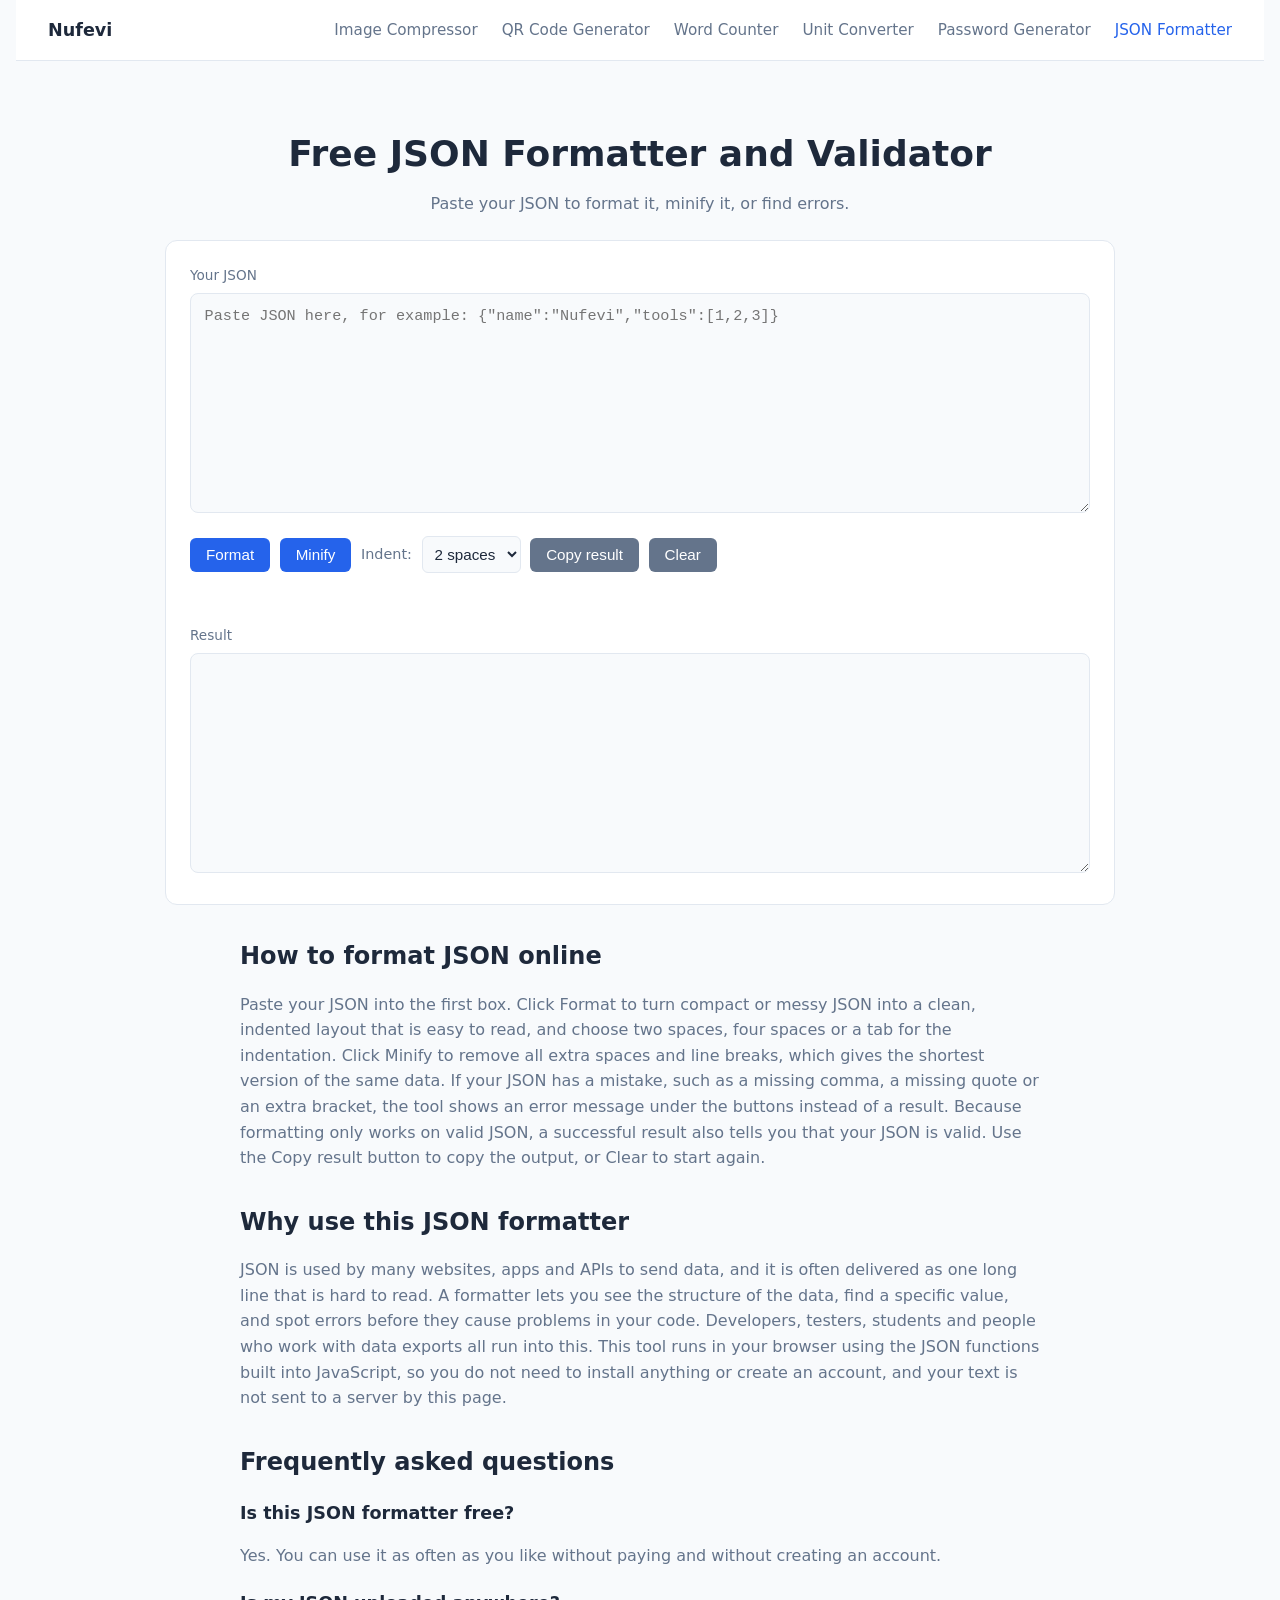
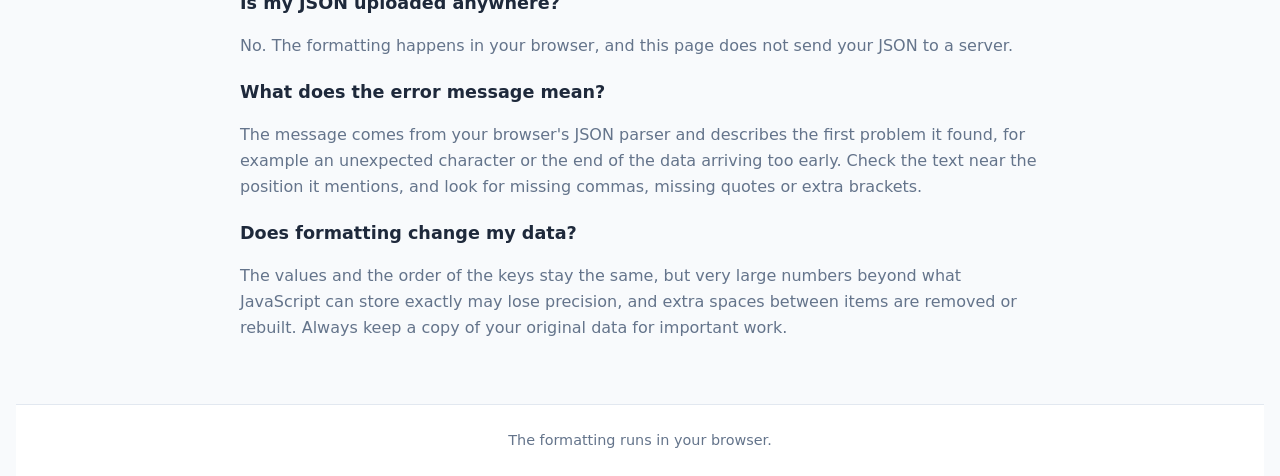
==== json-formatter.html @ 551f9f85 "add JSON formatter" ====
<!doctype html>
<html lang="en">
<head>
    <meta charset="UTF-8">
    <meta name="viewport" content="width=device-width, initial-scale=1.0">
    <title>Free JSON Formatter and Validator Online</title>
    <meta name="description" content="Format, beautify, minify and validate JSON online. Paste your JSON, see errors instantly and copy the result. Free and runs in your browser.">
    <style>
        :root {
            --bg: #f8fafc;
            --fg: #1e293b;
            --accent: #2563eb;
            --card-bg: #ffffff;
            --text-muted: #64748b;
            --border: #e2e8f0;
            --ok: #15803d;
            --err: #b91c1c;
        }
        @media (prefers-color-scheme: dark) {
            :root:not([data-theme="light"]) {
                --bg: #0f172a;
                --fg: #f1f5f9;
                --accent: #60a5fa;
                --card-bg: #1e293b;
                --text-muted: #94a3b8;
                --border: #334155;
                --ok: #4ade80;
                --err: #f87171;
                color-scheme: dark;
            }
        }
        :root[data-theme="dark"] {
            --bg: #0f172a;
            --fg: #f1f5f9;
            --accent: #60a5fa;
            --card-bg: #1e293b;
            --text-muted: #94a3b8;
            --border: #334155;
            --ok: #4ade80;
            --err: #f87171;
            color-scheme: dark;
        }
        body {
            background: var(--bg);
            color: var(--fg);
            font-family: system-ui, -apple-system, sans-serif;
            margin: 0;
            padding-left: max(16px, env(safe-area-inset-left, 0px));
            padding-right: max(16px, env(safe-area-inset-right, 0px));
            padding-top: env(safe-area-inset-top, 0px);
            padding-bottom: env(safe-area-inset-bottom, 0px);
            line-height: 1.6;
        }
        nav {
            background: var(--card-bg);
            border-bottom: 1px solid var(--border);
            padding: 1rem 2rem;
            display: flex;
            justify-content: space-between;
            align-items: center;
            flex-wrap: wrap;
            gap: 0.5rem;
        }
        nav .brand {
            font-weight: 700;
            font-size: 1.1rem;
            color: var(--fg);
            text-decoration: none;
        }
        nav .nav-links {
            display: flex;
            gap: 1.5rem;
            list-style: none;
            margin: 0;
            padding: 0;
            flex-wrap: wrap;
        }
        nav .nav-links a {
            color: var(--text-muted);
            text-decoration: none;
            font-size: 0.95rem;
            transition: color 0.2s;
        }
        nav .nav-links a:hover, nav .nav-links a.active {
            color: var(--accent);
        }
        header { padding: 2.5rem 1rem 1.5rem; text-align: center; }
        h1 { font-size: 2.25rem; margin-bottom: 0.5rem; }
        p.subtitle { color: var(--text-muted); max-width: 600px; margin: 0 auto; }
        .tool {
            background: var(--card-bg);
            padding: 1.5rem;
            border-radius: 12px;
            border: 1px solid var(--border);
            max-width: 900px;
            margin: 0 auto 2rem;
        }
        label.block { display: block; font-size: 0.85rem; color: var(--text-muted); margin-bottom: 0.35rem; }
        textarea {
            width: 100%;
            min-height: 220px;
            box-sizing: border-box;
            padding: 0.85rem;
            border-radius: 8px;
            border: 1px solid var(--border);
            background: var(--bg);
            color: var(--fg);
            font-size: 0.95rem;
            font-family: ui-monospace, SFMono-Regular, Menlo, Consolas, monospace;
            resize: vertical;
            white-space: pre;
            overflow: auto;
        }
        textarea:focus { outline: 2px solid var(--accent); }
        .actions {
            display: flex;
            flex-wrap: wrap;
            gap: 0.6rem;
            align-items: center;
            margin: 1rem 0;
        }
        button {
            padding: 0.55rem 1rem;
            border-radius: 6px;
            border: none;
            background: var(--accent);
            color: white;
            cursor: pointer;
            font-size: 0.95rem;
        }
        button:hover { opacity: 0.9; }
        button.secondary { background: var(--text-muted); }
        select {
            padding: 0.5rem;
            border-radius: 6px;
            border: 1px solid var(--border);
            background: var(--bg);
            color: var(--fg);
            font-size: 0.95rem;
        }
        #status { min-height: 1.5rem; margin-bottom: 0.75rem; font-weight: 600; word-break: break-word; }
        #status.ok { color: var(--ok); }
        #status.err { color: var(--err); }
        .seo-content {
            max-width: 800px;
            margin: 0 auto 4rem;
            padding: 0 1rem;
        }
        .seo-content h2 {
            font-size: 1.5rem;
            margin-top: 2rem;
            margin-bottom: 1rem;
            color: var(--fg);
        }
        .seo-content p { color: var(--text-muted); margin-bottom: 1rem; }
        .faq-item { margin-bottom: 1.25rem; }
        .faq-item h3 { font-size: 1.1rem; margin-bottom: 0.35rem; color: var(--fg); }
        footer {
            background: var(--card-bg);
            border-top: 1px solid var(--border);
            text-align: center;
            padding: 1.5rem;
            color: var(--text-muted);
            font-size: 0.9rem;
        }
    </style>
</head>
<body>
    <nav>
        <a href="index.html" class="brand">Nufevi</a>
        <ul class="nav-links">
            <li><a href="index.html">Image Compressor</a></li>
            <li><a href="qr-code.html">QR Code Generator</a></li>
            <li><a href="word-counter.html">Word Counter</a></li>
            <li><a href="unit-converter.html">Unit Converter</a></li>
            <li><a href="password-generator.html">Password Generator</a></li>
            <li><a href="json-formatter.html" class="active">JSON Formatter</a></li>
        </ul>
    </nav>

    <header>
        <h1>Free JSON Formatter and Validator</h1>
        <p class="subtitle">Paste your JSON to format it, minify it, or find errors.</p>
    </header>

    <main>
        <div class="tool">
            <label class="block" for="input">Your JSON</label>
            <textarea id="input" placeholder='Paste JSON here, for example: {"name":"Nufevi","tools":[1,2,3]}' spellcheck="false"></textarea>

            <div class="actions">
                <button id="format-btn">Format</button>
                <button id="minify-btn">Minify</button>
                <label for="indent" style="font-size:0.9rem;color:var(--text-muted);">Indent:</label>
                <select id="indent">
                    <option value="2">2 spaces</option>
                    <option value="4">4 spaces</option>
                    <option value="tab">Tab</option>
                </select>
                <button id="copy-btn" class="secondary">Copy result</button>
                <button id="clear-btn" class="secondary">Clear</button>
            </div>

            <div id="status"></div>

            <label class="block" for="output">Result</label>
            <textarea id="output" readonly spellcheck="false"></textarea>
        </div>

        <section class="seo-content">
            <h2>How to format JSON online</h2>
            <p>Paste your JSON into the first box. Click Format to turn compact or messy JSON into a clean, indented layout that is easy to read, and choose two spaces, four spaces or a tab for the indentation. Click Minify to remove all extra spaces and line breaks, which gives the shortest version of the same data. If your JSON has a mistake, such as a missing comma, a missing quote or an extra bracket, the tool shows an error message under the buttons instead of a result. Because formatting only works on valid JSON, a successful result also tells you that your JSON is valid. Use the Copy result button to copy the output, or Clear to start again.</p>

            <h2>Why use this JSON formatter</h2>
            <p>JSON is used by many websites, apps and APIs to send data, and it is often delivered as one long line that is hard to read. A formatter lets you see the structure of the data, find a specific value, and spot errors before they cause problems in your code. Developers, testers, students and people who work with data exports all run into this. This tool runs in your browser using the JSON functions built into JavaScript, so you do not need to install anything or create an account, and your text is not sent to a server by this page.</p>

            <h2>Frequently asked questions</h2>

            <div class="faq-item">
                <h3>Is this JSON formatter free?</h3>
                <p>Yes. You can use it as often as you like without paying and without creating an account.</p>
            </div>

            <div class="faq-item">
                <h3>Is my JSON uploaded anywhere?</h3>
                <p>No. The formatting happens in your browser, and this page does not send your JSON to a server.</p>
            </div>

            <div class="faq-item">
                <h3>What does the error message mean?</h3>
                <p>The message comes from your browser's JSON parser and describes the first problem it found, for example an unexpected character or the end of the data arriving too early. Check the text near the position it mentions, and look for missing commas, missing quotes or extra brackets.</p>
            </div>

            <div class="faq-item">
                <h3>Does formatting change my data?</h3>
                <p>The values and the order of the keys stay the same, but very large numbers beyond what JavaScript can store exactly may lose precision, and extra spaces between items are removed or rebuilt. Always keep a copy of your original data for important work.</p>
            </div>
        </section>
    </main>

    <footer>
        The formatting runs in your browser.
    </footer>

    <script type="application/ld+json">
    {
      "@context": "https://schema.org",
      "@type": "FAQPage",
      "mainEntity": [
        {
          "@type": "Question",
          "name": "Is this JSON formatter free?",
          "acceptedAnswer": {
            "@type": "Answer",
            "text": "Yes. You can use it as often as you like without paying and without creating an account."
          }
        },
        {
          "@type": "Question",
          "name": "Is my JSON uploaded anywhere?",
          "acceptedAnswer": {
            "@type": "Answer",
            "text": "No. The formatting happens in your browser, and this page does not send your JSON to a server."
          }
        },
        {
          "@type": "Question",
          "name": "What does the error message mean?",
          "acceptedAnswer": {
            "@type": "Answer",
            "text": "The message comes from your browser's JSON parser and describes the first problem it found, for example an unexpected character or the end of the data arriving too early. Check the text near the position it mentions, and look for missing commas, missing quotes or extra brackets."
          }
        },
        {
          "@type": "Question",
          "name": "Does formatting change my data?",
          "acceptedAnswer": {
            "@type": "Answer",
            "text": "The values and the order of the keys stay the same, but very large numbers beyond what JavaScript can store exactly may lose precision, and extra spaces between items are removed or rebuilt. Always keep a copy of your original data for important work."
          }
        }
      ]
    }
    </script>

    <script>
        var inputEl = document.getElementById('input');
        var outputEl = document.getElementById('output');
        var statusEl = document.getElementById('status');
        var indentEl = document.getElementById('indent');

        function setStatus(text, cls) {
            statusEl.textContent = text;
            statusEl.className = cls || '';
        }

        function run(mode) {
            var raw = inputEl.value;
            if (!raw.trim()) {
                outputEl.value = '';
                setStatus('Paste some JSON first.', 'err');
                return;
            }
            try {
                var data = JSON.parse(raw);
                var indent = indentEl.value === 'tab' ? '\t' : Number(indentEl.value);
                outputEl.value = mode === 'minify' ? JSON.stringify(data) : JSON.stringify(data, null, indent);
                setStatus(mode === 'minify' ? 'Valid JSON. Minified.' : 'Valid JSON. Formatted.', 'ok');
            } catch (e) {
                outputEl.value = '';
                setStatus('Invalid JSON: ' + e.message, 'err');
            }
        }

        document.getElementById('format-btn').addEventListener('click', function () { run('format'); });
        document.getElementById('minify-btn').addEventListener('click', function () { run('minify'); });

        document.getElementById('clear-btn').addEventListener('click', function () {
            inputEl.value = '';
            outputEl.value = '';
            setStatus('', '');
            inputEl.focus();
        });

        document.getElementById('copy-btn').addEventListener('click', function () {
            var btn = document.getElementById('copy-btn');
            if (!outputEl.value) {
                setStatus('Nothing to copy yet. Click Format or Minify first.', 'err');
                return;
            }
            var done = function () {
                btn.textContent = 'Copied!';
                setTimeout(function () { btn.textContent = 'Copy result'; }, 1500);
            };
            if (navigator.clipboard && navigator.clipboard.writeText) {
                navigator.clipboard.writeText(outputEl.value).then(done);
            } else {
                outputEl.select();
                document.execCommand('copy');
                done();
            }
        });
    </script>
</body>
</html>
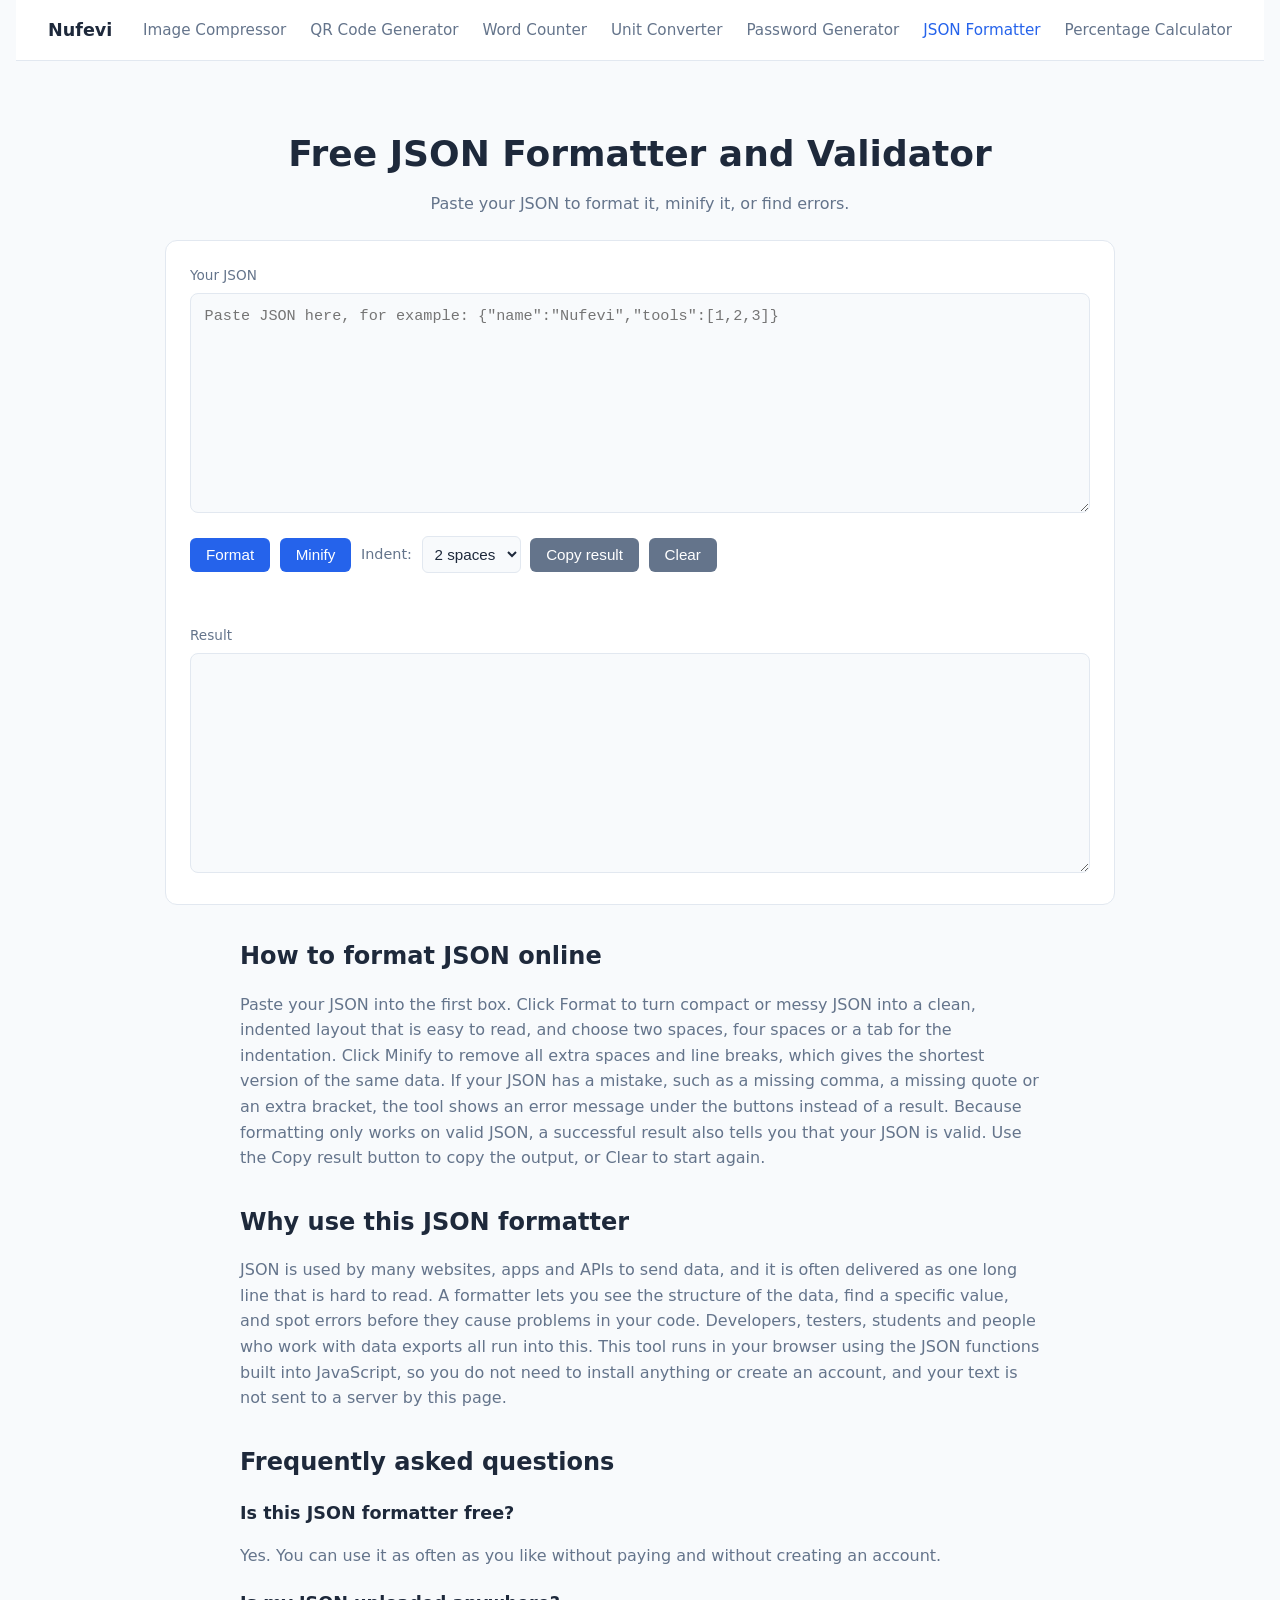
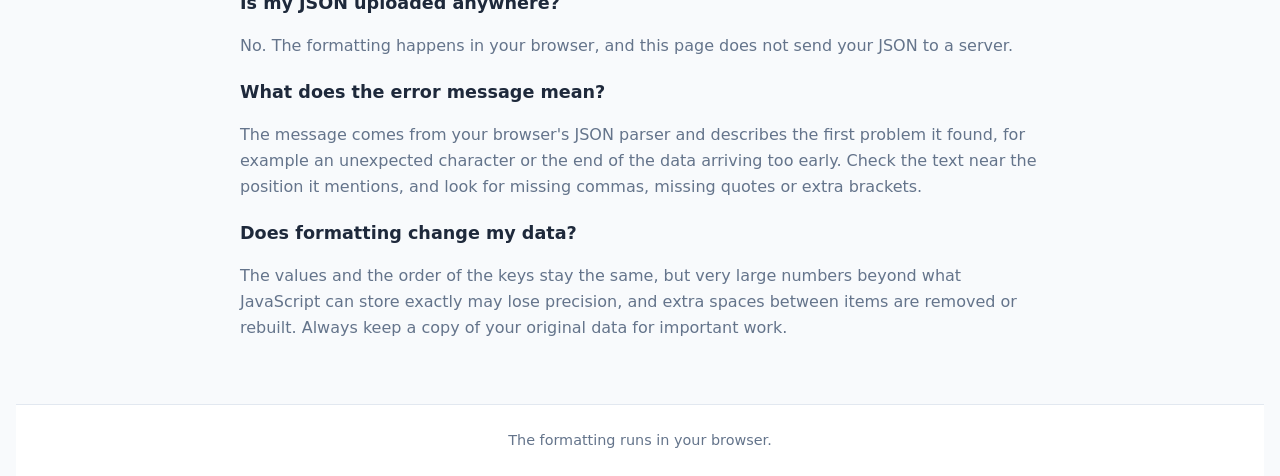
==== commit fafc7d41: "add percentage calculator" ====
--- a/json-formatter.html
+++ b/json-formatter.html
@@ -164,6 +164,7 @@
             font-size: 0.9rem;
         }
     </style>
+    <link rel="stylesheet" href="nav.css">
 </head>
 <body>
     <nav>
@@ -175,6 +176,7 @@
             <li><a href="unit-converter.html">Unit Converter</a></li>
             <li><a href="password-generator.html">Password Generator</a></li>
             <li><a href="json-formatter.html" class="active">JSON Formatter</a></li>
+            <li><a href="percentage-calculator.html">Percentage Calculator</a></li>
         </ul>
     </nav>
 
@@ -341,5 +343,6 @@
             }
         });
     </script>
+    <script src="nav.js"></script>
 </body>
 </html>
--- a/nav.css
+++ b/nav.css
@@ -0,0 +1,23 @@
+nav { flex-wrap: wrap; }
+.menu-toggle {
+    display: none;
+    background: var(--accent);
+    color: #ffffff;
+    border: none;
+    border-radius: 6px;
+    padding: 0.45rem 0.85rem;
+    font-size: 0.95rem;
+    cursor: pointer;
+}
+@media (max-width: 760px) {
+    nav { padding: 0.75rem 1rem !important; }
+    .menu-toggle { display: inline-block; }
+    nav .nav-links {
+        display: none !important;
+        flex-direction: column;
+        width: 100%;
+        gap: 0.75rem !important;
+        padding-top: 0.75rem !important;
+    }
+    nav .nav-links.open { display: flex !important; }
+}
